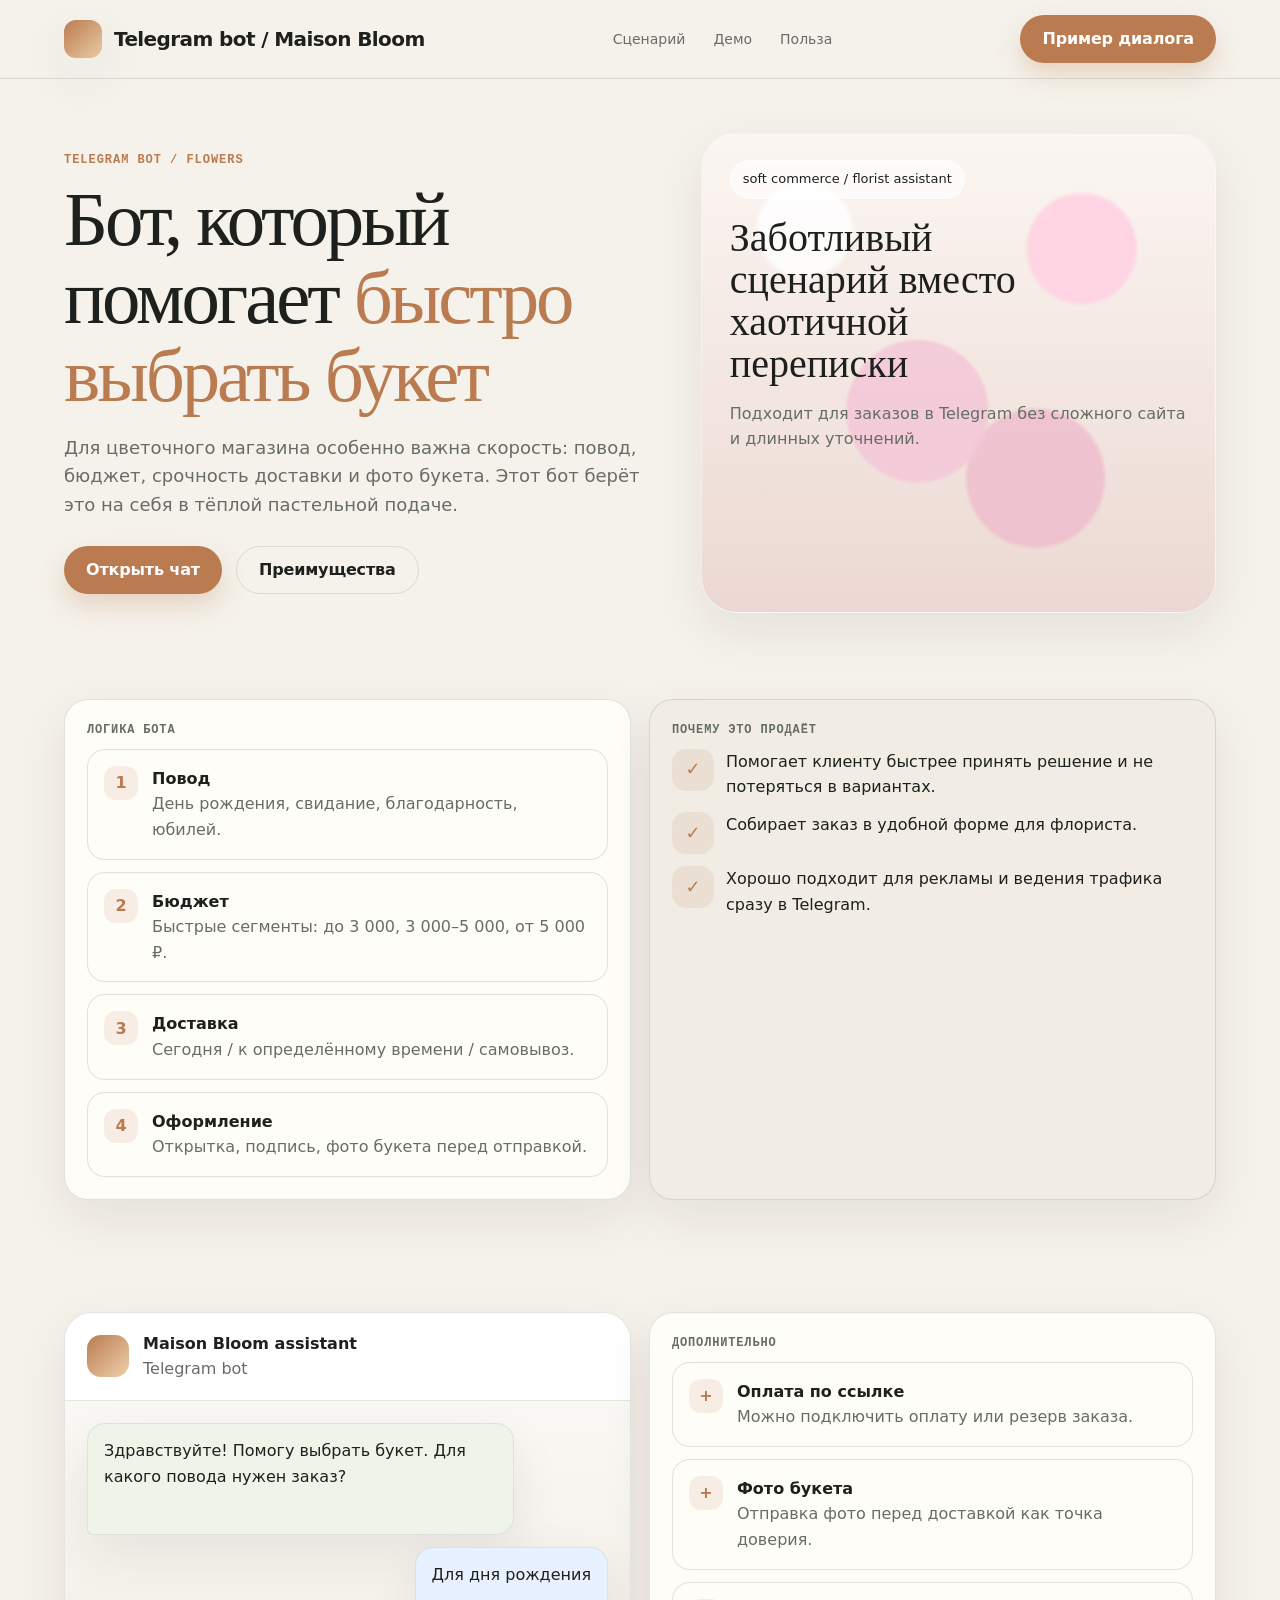
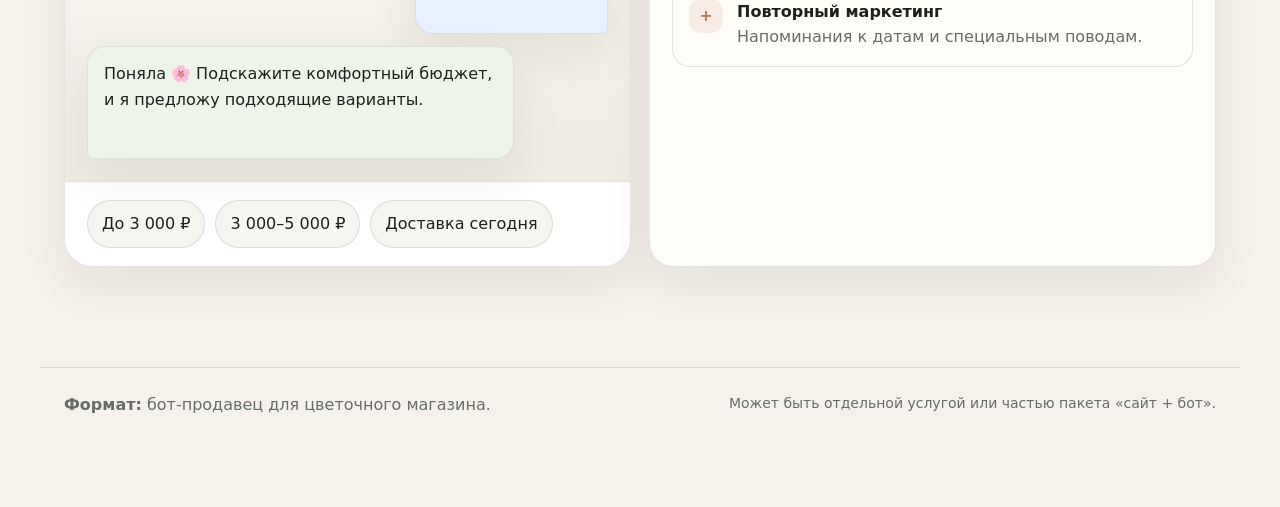
==== pages/bot-tg-flower.html @ 968091f8 "Publish eight portfolio demos" ====
<!doctype html>
<html lang="ru">
<head>
  <meta charset="utf-8">
  <meta name="viewport" content="width=device-width, initial-scale=1">
  <title>Telegram-бот цветочного магазина</title>
  <meta name="description" content="Демо-проект для портфолио: Telegram-бот цветочного магазина">
  <link rel="stylesheet" href="../assets/styles.css">
</head>
<body>
  <div class="page">
<header class="topbar"><div class="container nav"><a class="brand" href="../index.html"><span class="brand-mark"></span><span>Telegram bot / Maison Bloom</span></a><nav class="nav-links"><a href="#flow">Сценарий</a><a href="#chat">Демо</a><a href="#value">Польза</a></nav><a class="btn" href="#chat">Пример диалога</a></div></header>
<section class="hero"><div class="container hero-grid"><div><div class="kicker">Telegram bot / flowers</div><h1 class="display">Бот, который помогает <strong>быстро выбрать букет</strong></h1><p class="lead">Для цветочного магазина особенно важна скорость: повод, бюджет, срочность доставки и фото букета. Этот бот берёт это на себя в тёплой пастельной подаче.</p><div class="hero-actions"><a class="btn" href="#chat">Открыть чат</a><a class="ghost" href="#value">Преимущества</a></div></div><div class="hero-visual"><div class="petal-bg"></div><div class="hero-caption"><div class="badge">soft commerce / florist assistant</div><h2 style="font:400 40px/1.05 var(--serif);margin:18px 0 8px;max-width:360px">Заботливый сценарий вместо хаотичной переписки</h2><p class="muted">Подходит для заказов в Telegram без сложного сайта и длинных уточнений.</p></div></div></div></section>
<section class="section" id="flow"><div class="container split"><div class="card"><div class="eyebrow">Логика бота</div><div class="flow-steps"><div class="step"><div class="step-num">1</div><div><strong>Повод</strong><div class="muted">День рождения, свидание, благодарность, юбилей.</div></div></div><div class="step"><div class="step-num">2</div><div><strong>Бюджет</strong><div class="muted">Быстрые сегменты: до 3 000, 3 000–5 000, от 5 000 ₽.</div></div></div><div class="step"><div class="step-num">3</div><div><strong>Доставка</strong><div class="muted">Сегодня / к определённому времени / самовывоз.</div></div></div><div class="step"><div class="step-num">4</div><div><strong>Оформление</strong><div class="muted">Открытка, подпись, фото букета перед отправкой.</div></div></div></div></div><div class="card soft" id="value"><div class="eyebrow">Почему это продаёт</div><ul class="list"><li><span class="feature-icon">✓</span><span>Помогает клиенту быстрее принять решение и не потеряться в вариантах.</span></li><li><span class="feature-icon">✓</span><span>Собирает заказ в удобной форме для флориста.</span></li><li><span class="feature-icon">✓</span><span>Хорошо подходит для рекламы и ведения трафика сразу в Telegram.</span></li></ul></div></div></section>
<section class="section" id="chat"><div class="container split"><div class="chat-shell"><div class="chat-head"><div class="chat-avatar"></div><div><strong>Maison Bloom assistant</strong><div class="muted">Telegram bot</div></div></div><div class="chat-log" id="flog" role="log" aria-label="История диалога"><div class="msg alt">Здравствуйте! Помогу выбрать букет. Для какого повода нужен заказ?</div><div class="msg self">Для дня рождения</div><div class="msg alt">Поняла 🌸 Подскажите комфортный бюджет, и я предложу подходящие варианты.</div></div><div class="chat-actions"><button data-add-msg="До 3 000 ₽" data-reply="Рекомендую лёгкие сезонные букеты и мини-композиции. Показать варианты?" data-target="#flog">До 3 000 ₽</button><button data-add-msg="3 000–5 000 ₽" data-reply="В этом диапазоне хорошо подойдут «Нежность утра» и «Розовое облако». Нужна доставка сегодня?" data-target="#flog">3 000–5 000 ₽</button><button data-add-msg="Нужна доставка сегодня" data-reply="Да, можем доставить сегодня. Напишите адрес и желаемое время." data-target="#flog">Доставка сегодня</button></div></div><div class="card"><div class="eyebrow">Дополнительно</div><div class="flow-steps"><div class="step"><div class="step-num">+</div><div><strong>Оплата по ссылке</strong><div class="muted">Можно подключить оплату или резерв заказа.</div></div></div><div class="step"><div class="step-num">+</div><div><strong>Фото букета</strong><div class="muted">Отправка фото перед доставкой как точка доверия.</div></div></div><div class="step"><div class="step-num">+</div><div><strong>Повторный маркетинг</strong><div class="muted">Напоминания к датам и специальным поводам.</div></div></div></div></div></div></section>
<footer class="footer"><div class="container footer-grid"><div><strong>Формат:</strong> бот-продавец для цветочного магазина.</div><div class="note">Может быть отдельной услугой или частью пакета «сайт + бот».</div></div></footer>
</div>
  <script src="../assets/app.js"></script>
</body>
</html>
---- assets/styles.css ----
:root{
  --bg:#f5f2eb;--surface:#fffdf8;--surface-2:#f1ede5;--ink:#1d201d;--muted:#676d66;--line:rgba(29,32,29,.12);--accent:#ba7b50;
  --radius:24px;--radius-sm:16px;--shadow:0 18px 50px rgba(32,29,24,.08);
  --serif:"Georgia", "Times New Roman", serif;--sans: Inter, system-ui, -apple-system, BlinkMacSystemFont, "Segoe UI", sans-serif;
  --mono: ui-monospace, SFMono-Regular, Menlo, monospace;
  --max:1200px;
}
*{box-sizing:border-box}
html{scroll-behavior:smooth;scroll-padding-top:96px}
body{margin:0;background:var(--bg);color:var(--ink);font:400 16px/1.6 var(--sans);-webkit-font-smoothing:antialiased}
a{text-decoration:none;color:inherit}
img{max-width:100%;display:block}
button,input,select,textarea{font:inherit}
.container{max-width:var(--max);margin:0 auto;padding:0 24px}
.page{padding-bottom:70px}
.topbar{position:sticky;top:0;z-index:20;backdrop-filter:blur(18px);background:rgba(245,242,235,.82);border-bottom:1px solid var(--line)}
.topbar.dark{background:rgba(8,8,11,.78);color:#fff;border-color:rgba(255,255,255,.1)}
.nav{display:flex;align-items:center;justify-content:space-between;gap:18px;min-height:78px}
.brand{display:flex;align-items:center;gap:12px;font-weight:700;letter-spacing:-.03em;font-size:20px}
.brand-mark{width:38px;height:38px;border-radius:12px;background:linear-gradient(135deg,var(--accent),#ebcaa3);box-shadow:var(--shadow)}
.nav-links{display:flex;gap:28px;align-items:center;flex-wrap:wrap}
.nav-links a{font-size:14px;color:var(--muted)}
.dark .nav-links a{color:rgba(255,255,255,.78)}
.btn,.ghost,.chip{display:inline-flex;align-items:center;justify-content:center;gap:10px;border:none;border-radius:999px;min-height:48px;padding:0 22px;font-weight:600;letter-spacing:-.01em}
.btn{background:var(--accent);color:#fff;box-shadow:0 12px 24px rgba(186,123,80,.25)}
.ghost{background:transparent;border:1px solid var(--line);color:var(--ink)}
.dark .ghost{border-color:rgba(255,255,255,.16);color:#fff}
.section{padding:56px 0}
.hero{padding:54px 0 30px}
.hero-grid{display:grid;grid-template-columns:1.08fr .92fr;gap:32px;align-items:center}
.kicker{font:600 12px/1.4 var(--mono);letter-spacing:.08em;text-transform:uppercase;color:var(--accent)}
.display{font:400 clamp(42px,6vw,82px)/1.02 var(--serif);letter-spacing:-.04em;margin:12px 0 16px}
.display strong{font-weight:400;color:var(--accent)}
.lead{font-size:18px;color:var(--muted);max-width:640px}
.hero-actions{display:flex;gap:14px;flex-wrap:wrap;margin-top:26px}
.hero-visual{background:linear-gradient(145deg,#f9f4ec,#ead6c5);border-radius:36px;min-height:480px;position:relative;overflow:hidden;box-shadow:var(--shadow);border:1px solid rgba(255,255,255,.55)}
.hero-visual.dark{background:linear-gradient(180deg,#141116,#060607)}
.hero-visual.green{background:linear-gradient(145deg,#c9d6c0,#72816a)}
.hero-visual.blue{background:linear-gradient(180deg,#d9f2ff,#a8ddff)}
.panel{background:var(--surface);border-radius:var(--radius);border:1px solid var(--line);box-shadow:var(--shadow)}
.grid-2,.grid-3,.grid-4{display:grid;gap:18px}
.grid-2{grid-template-columns:repeat(2,minmax(0,1fr))}
.grid-3{grid-template-columns:repeat(3,minmax(0,1fr))}
.grid-4{grid-template-columns:repeat(4,minmax(0,1fr))}
.card{background:var(--surface);border:1px solid var(--line);border-radius:24px;padding:22px;box-shadow:var(--shadow)}
.card.soft{background:var(--surface-2)}
.card h3,.card h4{margin:0 0 8px}
.eyebrow{font:600 12px/1.4 var(--mono);letter-spacing:.07em;text-transform:uppercase;color:var(--muted);margin-bottom:10px}
.muted{color:var(--muted)}
.metric{font:500 34px/1 var(--serif);margin-bottom:8px}
.preview-screen{padding:16px;border-radius:28px;background:rgba(255,255,255,.7);backdrop-filter:blur(10px);position:absolute;inset:auto 24px 24px 24px;border:1px solid rgba(255,255,255,.6);box-shadow:var(--shadow)}
.preview-window{min-height:220px;border-radius:22px;padding:18px;background:var(--surface);border:1px solid rgba(29,32,29,.08)}
.fake-browser{display:flex;align-items:center;gap:8px;color:#aaa;margin-bottom:12px}
.fake-browser i{width:10px;height:10px;border-radius:50%;background:#e7d7cb;display:block}
.fake-browser i:nth-child(2){background:#eac7bb}.fake-browser i:nth-child(3){background:#d6c7b4}
.list{display:grid;gap:12px;padding:0;margin:0;list-style:none}
.list li{display:flex;align-items:flex-start;gap:12px}
.badge{display:inline-flex;align-items:center;gap:8px;padding:8px 12px;border-radius:999px;background:rgba(255,255,255,.64);border:1px solid rgba(255,255,255,.6);font-size:13px}
.feature-icon{width:42px;height:42px;border-radius:14px;background:rgba(186,123,80,.12);display:grid;place-items:center;font-size:18px;color:var(--accent);flex:0 0 auto}
.catalog{display:grid;grid-template-columns:repeat(4,minmax(0,1fr));gap:16px}
.product{border:1px solid var(--line);border-radius:24px;background:var(--surface);overflow:hidden;box-shadow:var(--shadow)}
.product-media{aspect-ratio:1.1;border-bottom:1px solid var(--line);position:relative;overflow:hidden}
.product-body{padding:16px}
.price{font-weight:700}
.media-blob,.petal-bg,.nail-visual,.spa-visual,.glass-visual,.kids-visual{width:100%;height:100%}
.petal-bg{background:
 radial-gradient(circle at 20% 20%, rgba(255,255,255,.82) 0 8%, transparent 9%),
 radial-gradient(circle at 74% 24%, rgba(255,211,227,.95) 0 10%, transparent 11%),
 radial-gradient(circle at 42% 58%, rgba(244,199,215,.85) 0 17%, transparent 18%),
 radial-gradient(circle at 65% 72%, rgba(238,185,203,.75) 0 14%, transparent 15%),
 linear-gradient(180deg,#fbf6f2,#ecd8d2);
}
.nail-visual{background:radial-gradient(circle at 80% 24%,rgba(246,206,215,.24),transparent 24%), linear-gradient(180deg,#09070a,#181117 40%,#040405);position:relative}
.nail-visual:before{content:'';position:absolute;right:8%;top:18%;width:55%;height:64%;border-radius:40px 40px 120px 120px;background:linear-gradient(180deg,#f0c7be,#dfab9b);box-shadow:0 30px 60px rgba(0,0,0,.45);transform:rotate(-10deg)}
.nail-visual:after{content:'';position:absolute;left:0;bottom:0;width:44%;height:44%;background:radial-gradient(circle at 48% 30%,rgba(255,193,203,.16),transparent 32%),linear-gradient(180deg,#0d0d10,#19141b);border-top-right-radius:40px}
.spa-visual{background:linear-gradient(180deg,rgba(24,37,26,.1),rgba(24,37,26,.2)),linear-gradient(120deg,#cfd9c8,#64755f);position:relative}
.spa-visual:before{content:'';position:absolute;left:6%;right:6%;bottom:8%;height:42%;border-radius:32px;background:radial-gradient(circle at 50% 0%,rgba(255,255,255,.55),transparent 35%),linear-gradient(180deg,#65858a,#1f3e42);box-shadow: inset 0 6px 18px rgba(255,255,255,.16)}
.spa-visual:after{content:'';position:absolute;right:10%;top:12%;width:36%;height:52%;background:linear-gradient(180deg,#47382c,#2c231f);border-radius:24px 24px 0 0;box-shadow:0 14px 30px rgba(0,0,0,.2)}
.glass-visual{background:linear-gradient(180deg,#e8edf3,#dbe4ee);position:relative}
.glass-visual:before{content:'';position:absolute;left:14%;right:14%;top:10%;height:70%;background:linear-gradient(180deg,rgba(255,255,255,.8),rgba(218,232,246,.7));border:2px solid rgba(255,255,255,.85);box-shadow:inset 0 0 0 12px rgba(255,255,255,.4), 0 20px 50px rgba(108,130,160,.15)}
.glass-visual:after{content:'';position:absolute;left:32%;top:14%;bottom:20%;width:4px;background:rgba(197,211,226,.9);box-shadow:180px 0 0 rgba(197,211,226,.9)}
.kids-visual{background:linear-gradient(180deg,#bfe7ff,#f6fcff 55%);position:relative;overflow:hidden}
.kids-visual:before{content:'';position:absolute;left:5%;right:5%;top:14%;height:18%;background:radial-gradient(circle at 20% 50%,#fff 0 22%,transparent 24%),radial-gradient(circle at 40% 50%,#fff 0 18%,transparent 20%),radial-gradient(circle at 58% 48%,#fff 0 20%,transparent 22%),radial-gradient(circle at 76% 48%,#fff 0 16%,transparent 18%)}
.kids-visual:after{content:'';position:absolute;left:10%;right:10%;bottom:0;height:46%;background:radial-gradient(circle at 10% 80%,#8bd487 0 14%,transparent 15%),radial-gradient(circle at 88% 82%,#ffcb63 0 12%,transparent 13%),linear-gradient(180deg,#effcff,#d6f4e9);border-top-left-radius:80px;border-top-right-radius:80px}
.hero-caption{position:absolute;left:28px;top:26px;right:28px;color:inherit;z-index:2}
.hero-caption.dark{color:#fff}
.hero-metrics{position:absolute;left:24px;right:24px;bottom:24px;display:grid;grid-template-columns:repeat(3,minmax(0,1fr));gap:12px;z-index:2}
.hero-metrics .mini{border-radius:18px;padding:16px;background:rgba(255,255,255,.72);backdrop-filter:blur(8px);border:1px solid rgba(255,255,255,.55);font-size:14px}
.hero-metrics.dark .mini{background:rgba(255,255,255,.08);color:#fff;border-color:rgba(255,255,255,.12)}
.split{display:grid;grid-template-columns:1fr 1fr;gap:18px}
.cta-banner{padding:30px;border-radius:32px;background:linear-gradient(135deg,#211f20,#574444);color:#fff;display:grid;grid-template-columns:1.1fr .9fr;gap:20px;align-items:center;box-shadow:var(--shadow)}
.cta-banner.light{background:linear-gradient(135deg,#f9f4ed,#e9ded4);color:var(--ink)}
.chat-shell{background:#fff;border:1px solid var(--line);border-radius:28px;overflow:hidden;box-shadow:var(--shadow)}
.chat-head{padding:18px 22px;border-bottom:1px solid var(--line);display:flex;align-items:center;gap:14px;background:rgba(255,255,255,.84)}
.chat-avatar{width:42px;height:42px;border-radius:14px;background:linear-gradient(135deg,var(--accent),#efcfad)}
.chat-log{padding:22px;display:grid;gap:12px;background:linear-gradient(180deg,#faf8f4,#f0ece3);min-height:380px}
.msg{max-width:82%;padding:14px 16px;border-radius:18px 18px 18px 6px;background:#fff;border:1px solid rgba(29,32,29,.08);box-shadow:var(--shadow)}
.msg.self{margin-left:auto;border-radius:18px 18px 6px 18px;background:#e8f1ff}
.msg.alt{background:#eef4e8}
.chat-actions{padding:18px 22px;border-top:1px solid var(--line);display:flex;gap:10px;flex-wrap:wrap;background:#fff}
.chat-actions button{border:1px solid var(--line);background:#f7f5ef;color:var(--ink);padding:10px 14px;border-radius:999px}
.flow-steps{display:grid;gap:12px}
.step{display:flex;gap:14px;align-items:flex-start;padding:16px;border:1px solid var(--line);border-radius:18px;background:var(--surface)}
.step-num{width:34px;height:34px;border-radius:12px;background:rgba(186,123,80,.12);display:grid;place-items:center;color:var(--accent);font-weight:700;flex:0 0 auto}
.footer{padding:44px 0 20px;color:var(--muted)}
.footer-grid{display:flex;justify-content:space-between;gap:18px;flex-wrap:wrap;padding-top:24px;border-top:1px solid var(--line)}
.note{font-size:14px;color:var(--muted)}
.case-grid{display:grid;grid-template-columns:repeat(3,minmax(0,1fr));gap:18px}
.case-card{padding:22px;background:var(--surface);border:1px solid var(--line);border-radius:26px;box-shadow:var(--shadow);display:grid;gap:14px}
.case-thumb{aspect-ratio:1.25;border-radius:20px;overflow:hidden;border:1px solid var(--line);background:#f0ebe3;position:relative}
.case-thumb .label{position:absolute;left:14px;top:14px;background:rgba(255,255,255,.78);padding:8px 10px;border-radius:999px;font-size:12px}
.status-pill{display:inline-flex;padding:8px 11px;border-radius:999px;background:#edf4e8;color:#547648;font-size:12px;font-weight:700;width:max-content}
.subtle-grid{display:grid;grid-template-columns:repeat(3,minmax(0,1fr));gap:12px}
.thumb-soft{border-radius:18px;padding:18px;background:linear-gradient(180deg,rgba(255,255,255,.75),rgba(255,255,255,.45));border:1px solid rgba(255,255,255,.55)}
.quote{padding:24px;border-radius:24px;background:var(--surface-2);border:1px solid var(--line)}
.tabs{display:flex;gap:10px;flex-wrap:wrap;margin:18px 0 0}
.tab-btn{border:1px solid var(--line);padding:10px 14px;border-radius:999px;background:#fff;color:var(--ink)}
.tab-btn.active{background:var(--ink);border-color:var(--ink);color:#fff}
.tab-pane{display:none}
.tab-pane.active{display:block}
.table{width:100%;border-collapse:collapse}
.table th,.table td{padding:14px 12px;border-bottom:1px solid var(--line);text-align:left;font-size:14px}
.ref-strip{display:flex;gap:12px;overflow:auto;padding-bottom:4px}
.ref-mini{width:180px;flex:0 0 auto;border-radius:18px;overflow:hidden;border:1px solid var(--line);background:#fff;box-shadow:var(--shadow)}
.ref-mini img{aspect-ratio:1.1;object-fit:cover}
.ref-mini span{display:block;padding:10px 12px;font-size:13px}
.hero-grid>*,.split>*,.cta-banner>*{min-width:0}
.hero-visual{display:flex;flex-direction:column;gap:20px;padding:24px}
.hero-visual> :is(.petal-bg,.nail-visual,.spa-visual,.glass-visual,.kids-visual){position:absolute;inset:0}
.hero-visual>.spa-visual::after,.hero-visual>.nail-visual::before{opacity:.24}
.hero-visual.green .hero-caption .muted{color:var(--ink)}
.hero-caption,.hero-metrics,.preview-screen{position:relative;inset:auto}
.hero-caption{margin:2px 4px 0}
.preview-screen{order:1;margin:0}
.hero-metrics{order:2;margin-top:auto}
.portfolio-visual .preview-screen{margin-top:auto}
.portfolio-visual .hero-metrics{margin-top:0}
.brand-mark,.chat-avatar{flex-shrink:0}
.msg{overflow-wrap:anywhere}
.ref-mini img{width:100%}
.demo-dialog{width:min(460px,calc(100% - 32px));padding:24px;max-height:85dvh;overflow:auto;color:var(--ink)}
.demo-dialog::backdrop{background:rgba(0,0,0,.55)}
.demo-dialog h2{margin:0 0 10px;font:400 30px/1.15 var(--serif)}
.demo-dialog form,.demo-dialog label{display:grid;gap:8px}
.demo-dialog [hidden]{display:none}
.demo-dialog select{width:100%;padding:8px 12px;background:var(--surface);color:var(--ink);border:1px solid var(--line);border-radius:12px}
.demo-dialog .hero-actions{margin-top:14px}
button:is(.btn,.ghost,.tab-btn),.chat-actions button{cursor:pointer}
@media (max-width: 1080px){
  .hero-grid,.split,.cta-banner,.case-grid{grid-template-columns:1fr}
  .grid-4,.catalog,.grid-3{grid-template-columns:repeat(2,minmax(0,1fr))}
}
@media (max-width: 760px){
  html{scroll-padding-top:130px}
  .container{padding:0 18px}
  .nav{display:grid;grid-template-columns:minmax(0,1fr) auto;gap:6px 10px;padding-block:8px;min-height:72px}
  .nav .brand{font-size:16px;line-height:1.2;gap:8px}
  .nav .brand-mark{width:28px;height:28px;border-radius:9px}
  .nav .btn{font-size:14px;padding:0 12px;min-height:44px;text-align:center}
  .nav-links{grid-column:1/-1;grid-row:2;gap:0 16px}
  .nav-links a{display:flex;align-items:center;min-height:44px}
  .hero{padding-top:34px}
  .hero-grid,.grid-2,.grid-3,.grid-4,.catalog,.subtle-grid{grid-template-columns:1fr}
  .hero-visual{min-height:0;padding:18px}
  .hero-metrics{grid-template-columns:1fr}
  .display,.hero-caption h2,.cta-banner h2,#builder h2,#calc h2{font-size:clamp(28px,9vw,40px)!important;overflow-wrap:anywhere}
  .lead{font-size:16px}
  .cta-banner{padding:22px}
}
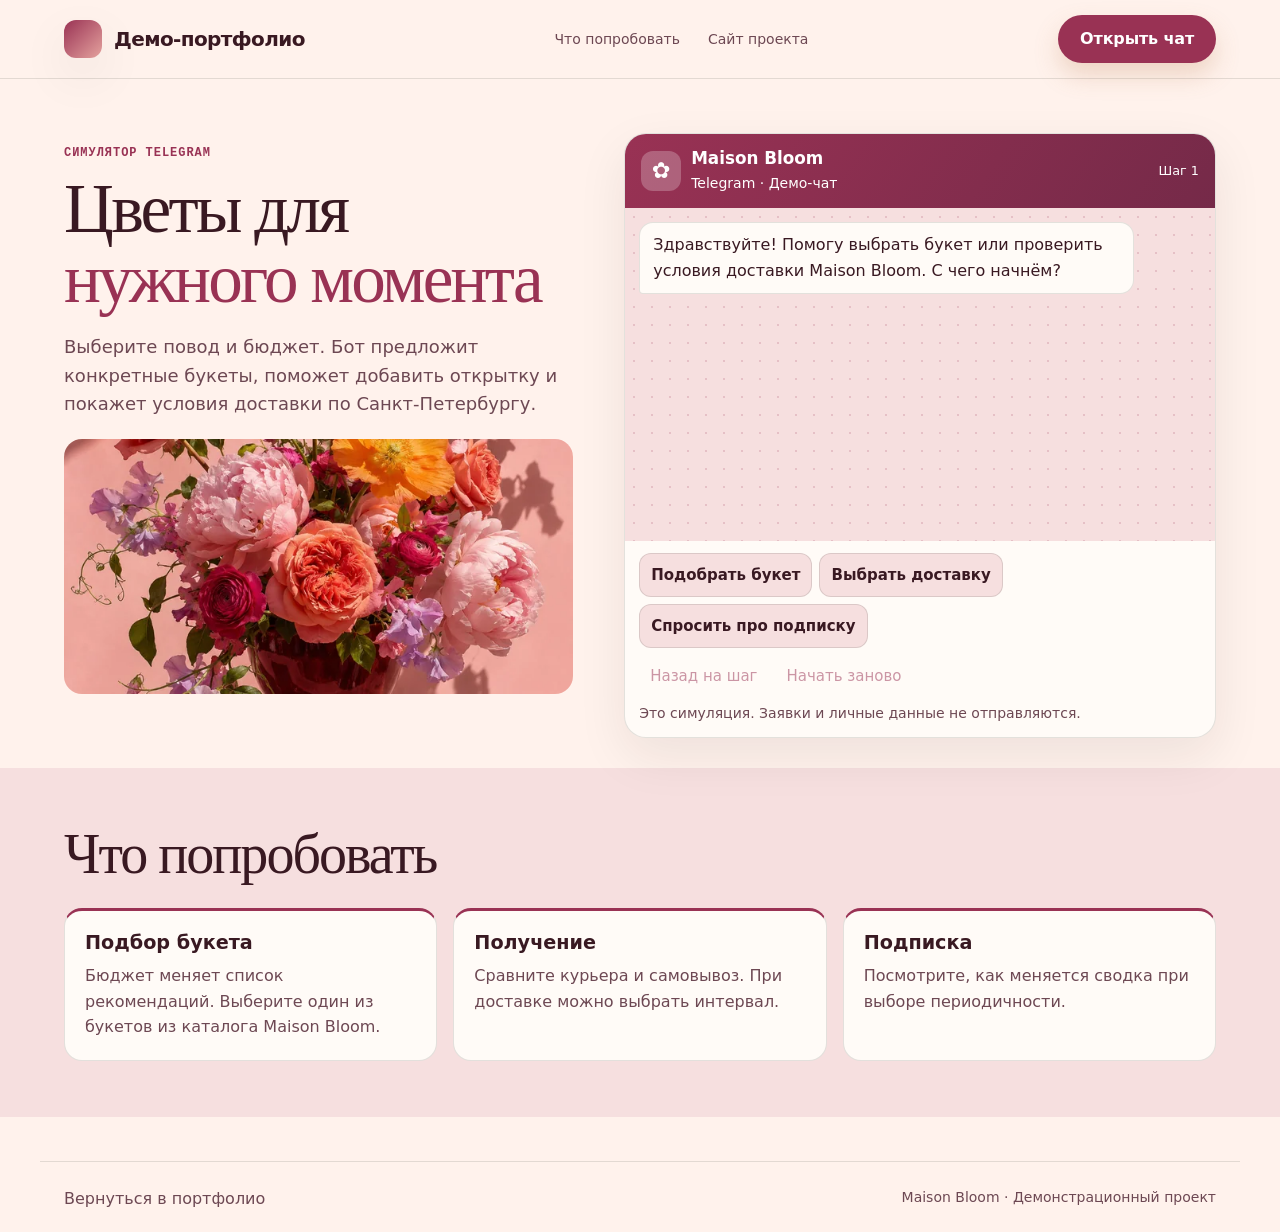
==== commit 17651d67: "Expand portfolio catalogs and interactive demos" ====
--- a/pages/bot-tg-flower.html
+++ b/pages/bot-tg-flower.html
@@ -3,18 +3,61 @@
 <head>
   <meta charset="utf-8">
   <meta name="viewport" content="width=device-width, initial-scale=1">
-  <title>Telegram-бот цветочного магазина</title>
-  <meta name="description" content="Демо-проект для портфолио: Telegram-бот цветочного магазина">
+  <title>Maison Bloom — симулятор Telegram</title>
+  <meta name="description" content="Выберите повод и бюджет. Бот предложит конкретные букеты, поможет добавить открытку и покажет условия доставки по Санкт-Петербургу.">
   <link rel="stylesheet" href="../assets/styles.css">
+  <link rel="stylesheet" href="../assets/editorial.css">
+  <link rel="stylesheet" href="../assets/experience.css">
+  <script src="../assets/bots.js" defer></script>
 </head>
-<body>
-  <div class="page">
-<header class="topbar"><div class="container nav"><a class="brand" href="../index.html"><span class="brand-mark"></span><span>Telegram bot / Maison Bloom</span></a><nav class="nav-links"><a href="#flow">Сценарий</a><a href="#chat">Демо</a><a href="#value">Польза</a></nav><a class="btn" href="#chat">Пример диалога</a></div></header>
-<section class="hero"><div class="container hero-grid"><div><div class="kicker">Telegram bot / flowers</div><h1 class="display">Бот, который помогает <strong>быстро выбрать букет</strong></h1><p class="lead">Для цветочного магазина особенно важна скорость: повод, бюджет, срочность доставки и фото букета. Этот бот берёт это на себя в тёплой пастельной подаче.</p><div class="hero-actions"><a class="btn" href="#chat">Открыть чат</a><a class="ghost" href="#value">Преимущества</a></div></div><div class="hero-visual"><div class="petal-bg"></div><div class="hero-caption"><div class="badge">soft commerce / florist assistant</div><h2 style="font:400 40px/1.05 var(--serif);margin:18px 0 8px;max-width:360px">Заботливый сценарий вместо хаотичной переписки</h2><p class="muted">Подходит для заказов в Telegram без сложного сайта и длинных уточнений.</p></div></div></div></section>
-<section class="section" id="flow"><div class="container split"><div class="card"><div class="eyebrow">Логика бота</div><div class="flow-steps"><div class="step"><div class="step-num">1</div><div><strong>Повод</strong><div class="muted">День рождения, свидание, благодарность, юбилей.</div></div></div><div class="step"><div class="step-num">2</div><div><strong>Бюджет</strong><div class="muted">Быстрые сегменты: до 3 000, 3 000–5 000, от 5 000 ₽.</div></div></div><div class="step"><div class="step-num">3</div><div><strong>Доставка</strong><div class="muted">Сегодня / к определённому времени / самовывоз.</div></div></div><div class="step"><div class="step-num">4</div><div><strong>Оформление</strong><div class="muted">Открытка, подпись, фото букета перед отправкой.</div></div></div></div></div><div class="card soft" id="value"><div class="eyebrow">Почему это продаёт</div><ul class="list"><li><span class="feature-icon">✓</span><span>Помогает клиенту быстрее принять решение и не потеряться в вариантах.</span></li><li><span class="feature-icon">✓</span><span>Собирает заказ в удобной форме для флориста.</span></li><li><span class="feature-icon">✓</span><span>Хорошо подходит для рекламы и ведения трафика сразу в Telegram.</span></li></ul></div></div></section>
-<section class="section" id="chat"><div class="container split"><div class="chat-shell"><div class="chat-head"><div class="chat-avatar"></div><div><strong>Maison Bloom assistant</strong><div class="muted">Telegram bot</div></div></div><div class="chat-log" id="flog" role="log" aria-label="История диалога"><div class="msg alt">Здравствуйте! Помогу выбрать букет. Для какого повода нужен заказ?</div><div class="msg self">Для дня рождения</div><div class="msg alt">Поняла 🌸 Подскажите комфортный бюджет, и я предложу подходящие варианты.</div></div><div class="chat-actions"><button data-add-msg="До 3 000 ₽" data-reply="Рекомендую лёгкие сезонные букеты и мини-композиции. Показать варианты?" data-target="#flog">До 3 000 ₽</button><button data-add-msg="3 000–5 000 ₽" data-reply="В этом диапазоне хорошо подойдут «Нежность утра» и «Розовое облако». Нужна доставка сегодня?" data-target="#flog">3 000–5 000 ₽</button><button data-add-msg="Нужна доставка сегодня" data-reply="Да, можем доставить сегодня. Напишите адрес и желаемое время." data-target="#flog">Доставка сегодня</button></div></div><div class="card"><div class="eyebrow">Дополнительно</div><div class="flow-steps"><div class="step"><div class="step-num">+</div><div><strong>Оплата по ссылке</strong><div class="muted">Можно подключить оплату или резерв заказа.</div></div></div><div class="step"><div class="step-num">+</div><div><strong>Фото букета</strong><div class="muted">Отправка фото перед доставкой как точка доверия.</div></div></div><div class="step"><div class="step-num">+</div><div><strong>Повторный маркетинг</strong><div class="muted">Напоминания к датам и специальным поводам.</div></div></div></div></div></div></section>
-<footer class="footer"><div class="container footer-grid"><div><strong>Формат:</strong> бот-продавец для цветочного магазина.</div><div class="note">Может быть отдельной услугой или частью пакета «сайт + бот».</div></div></footer>
-</div>
-  <script src="../assets/app.js"></script>
+<body class="project-theme bot-page theme-flowers">
+  <header class="topbar">
+    <div class="container nav">
+      <a class="brand" href="../index.html" aria-label="Портфолио"><span class="brand-mark" aria-hidden="true"></span>Демо-портфолио</a>
+      <nav class="nav-links" aria-label="Разделы симулятора"><a href="#flow">Что попробовать</a><a href="site-flowers.html">Сайт проекта</a></nav>
+      <a class="btn" href="#chat">Открыть чат</a>
+    </div>
+  </header>
+  <main>
+    <section class="hero">
+      <div class="container bot-grid">
+        <div class="bot-intro">
+          <p class="kicker">Симулятор Telegram</p>
+          <h1 class="display">Цветы для <strong>нужного момента</strong></h1>
+          <p class="lead">Выберите повод и бюджет. Бот предложит конкретные букеты, поможет добавить открытку и покажет условия доставки по Санкт-Петербургу.</p>
+          <figure class="bot-cover"><img src="../assets/art/maison-bloom-preview.webp" alt="" width="640" height="800"></figure>
+        </div>
+        <section class="bot-shell" id="chat" data-bot="flowers" aria-label="Интерактивный чат">
+          <header class="bot-chat-header">
+            <span class="bot-avatar" aria-hidden="true">✿</span>
+            <div><h2>Maison Bloom</h2><p>Telegram · Демо-чат</p></div>
+            <span class="bot-progress" data-progress>Шаг 1</span>
+          </header>
+          <div class="bot-log" data-log role="log" aria-label="История переписки" tabindex="0">
+            <noscript><p>Включите JavaScript, чтобы пройти диалог.</p></noscript>
+          </div>
+          <div class="bot-panel">
+            <div class="bot-options" data-chat-options aria-label="Варианты ответа"></div>
+            <div class="bot-toolbar">
+              <button type="button" data-chat-back disabled>Назад на шаг</button>
+              <button type="button" data-chat-reset disabled>Начать заново</button>
+            </div>
+            <p class="note">Это симуляция. Заявки и личные данные не отправляются.</p>
+          </div>
+        </section>
+      </div>
+    </section>
+    <section class="section service-section" id="flow">
+      <div class="container">
+        <div class="section-heading" id="value"><h2>Что попробовать</h2></div>
+        <div class="service-grid">
+          <article class="service-card"><h3>Подбор букета</h3><p>Бюджет меняет список рекомендаций. Выберите один из букетов из каталога Maison Bloom.</p></article>
+          <article class="service-card"><h3>Получение</h3><p>Сравните курьера и самовывоз. При доставке можно выбрать интервал.</p></article>
+          <article class="service-card"><h3>Подписка</h3><p>Посмотрите, как меняется сводка при выборе периодичности.</p></article>
+        </div>
+      </div>
+    </section>
+  </main>
+  <footer class="footer"><div class="container footer-grid"><a href="../index.html">Вернуться в портфолио</a><span class="note">Maison Bloom · Демонстрационный проект</span></div></footer>
 </body>
-</html>+</html>
--- a/assets/styles.css
+++ b/assets/styles.css
@@ -121,10 +121,6 @@
 .tab-pane.active{display:block}
 .table{width:100%;border-collapse:collapse}
 .table th,.table td{padding:14px 12px;border-bottom:1px solid var(--line);text-align:left;font-size:14px}
-.ref-strip{display:flex;gap:12px;overflow:auto;padding-bottom:4px}
-.ref-mini{width:180px;flex:0 0 auto;border-radius:18px;overflow:hidden;border:1px solid var(--line);background:#fff;box-shadow:var(--shadow)}
-.ref-mini img{aspect-ratio:1.1;object-fit:cover}
-.ref-mini span{display:block;padding:10px 12px;font-size:13px}
 .hero-grid>*,.split>*,.cta-banner>*{min-width:0}
 .hero-visual{display:flex;flex-direction:column;gap:20px;padding:24px}
 .hero-visual> :is(.petal-bg,.nail-visual,.spa-visual,.glass-visual,.kids-visual){position:absolute;inset:0}
@@ -138,7 +134,6 @@
 .portfolio-visual .hero-metrics{margin-top:0}
 .brand-mark,.chat-avatar{flex-shrink:0}
 .msg{overflow-wrap:anywhere}
-.ref-mini img{width:100%}
 .demo-dialog{width:min(460px,calc(100% - 32px));padding:24px;max-height:85dvh;overflow:auto;color:var(--ink)}
 .demo-dialog::backdrop{background:rgba(0,0,0,.55)}
 .demo-dialog h2{margin:0 0 10px;font:400 30px/1.15 var(--serif)}
--- a/assets/editorial.css
+++ b/assets/editorial.css
@@ -0,0 +1,176 @@
+.portfolio-page {
+  --accent: #a4452d;
+  --bg: #faf5ec;
+  --surface: #fffbf5;
+}
+
+.theme-flowers {
+  --bg: #fff2ec;
+  --surface: #fffbf7;
+  --surface-2: #f6dfdf;
+  --ink: #391922;
+  --muted: #6d4853;
+  --accent: #993254;
+  --art-background: #e5a29e;
+  --nav-tint: rgb(255 242 236 / .94);
+}
+
+.theme-beauty {
+  --bg: #21131b;
+  --surface: #31202a;
+  --surface-2: #402632;
+  --ink: #fff0ed;
+  --muted: #e1bec8;
+  --line: rgb(255 222 231 / .2);
+  --accent: #f3a8b1;
+  --action-ink: #3a1523;
+  --art-background: #4d2232;
+  --nav-tint: rgb(31 17 25 / .94);
+}
+
+.theme-kids {
+  --bg: #fff6df;
+  --surface: #fffcf0;
+  --surface-2: #dbefe7;
+  --ink: #1c2d51;
+  --muted: #41526c;
+  --accent: #2448b1;
+  --art-background: #ecca72;
+  --nav-tint: rgb(255 246 223 / .94);
+}
+
+.theme-spa {
+  --bg: #eaf1e7;
+  --surface: #f6f9f2;
+  --surface-2: #dfebde;
+  --ink: #142e24;
+  --muted: #405d4f;
+  --accent: #1e644c;
+  --art-background: #245a4b;
+  --nav-tint: rgb(234 241 231 / .94);
+}
+
+.theme-windows {
+  --bg: #ecf3fa;
+  --surface: #f9fcff;
+  --surface-2: #dae9f8;
+  --ink: #162747;
+  --muted: #465873;
+  --accent: #2857a4;
+  --art-background: #3b5a87;
+  --nav-tint: rgb(236 243 250 / .94);
+}
+
+.project-theme .topbar { background: var(--nav-tint); }
+.project-theme .brand-mark { background: linear-gradient(135deg, var(--accent), var(--art-background)); }
+.project-theme .btn { color: var(--action-ink, #fff); }
+.project-theme .cta-banner.light { background: var(--surface-2); }
+.project-theme .tab-btn { background: var(--surface); }
+.project-theme .tab-btn.active { background: var(--ink); color: var(--surface); }
+.project-theme :focus-visible, .portfolio-page :focus-visible {
+  outline: 2px solid var(--accent);
+  outline-offset: 4px;
+}
+
+.project-theme .hero-grid { grid-template-columns: minmax(0, 1fr) minmax(0, 1.04fr); gap: clamp(32px, 5vw, 76px); }
+.project-theme .hero .display { font-size: clamp(2.75rem, 5.4vw, 5rem); }
+.project-theme .hero .lead { max-width: 44ch; }
+.project-hero, .project-photo {
+  margin: 0;
+  background: var(--art-background);
+  overflow: hidden;
+}
+.project-hero {
+  aspect-ratio: 4 / 5;
+  max-height: 620px;
+  border-radius: 28px;
+  box-shadow: var(--shadow);
+}
+.project-hero img, .project-photo img, .portfolio-art img, .art-card .case-thumb img {
+  width: 100%;
+  height: 100%;
+  object-fit: cover;
+}
+.theme-flowers .project-hero { border-radius: 48% 48% 26px 26px / 27% 27% 26px 26px; }
+.theme-beauty .project-hero { border-radius: 6px; }
+.theme-beauty .btn { box-shadow: 0 12px 24px rgb(0 0 0 / .2); }
+.theme-beauty .cta-banner { background: linear-gradient(125deg, #4a2637, #291623); }
+.theme-kids .project-hero { border-radius: 38px 92px 38px 38px; transform: rotate(1deg); }
+.theme-kids .hero .display { font-family: var(--sans); font-weight: 800; }
+.theme-spa .project-hero { aspect-ratio: 1 / 1.08; border-radius: 14px 84px 14px 14px; }
+.theme-windows .project-hero { border-radius: 6px; border: 6px solid #f9fcff; }
+.theme-windows .hero .display { font-family: var(--sans); font-weight: 650; }
+.theme-kids .hero .display strong, .theme-windows .hero .display strong { font-weight: inherit; }
+
+.project-photo { aspect-ratio: 3 / 2; border-radius: 18px; }
+.project-photo--split { aspect-ratio: auto; min-height: 100%; position: relative; }
+.project-photo--split img { position: absolute; inset: 0; }
+.project-photo--inline { margin-bottom: 18px; }
+.program-panel { padding: 24px; }
+.detail-stack { display: grid; gap: 14px; }
+.project-theme .text-catalog .product { display: grid; align-content: start; background: var(--surface-2); }
+.project-theme .text-catalog .product-body { padding: 20px; overflow-wrap: anywhere; }
+.project-theme .text-catalog .product-body h4 { margin: 0 0 6px; font-size: 1.14rem; }
+.project-theme .text-catalog .product-body p { margin: 0; }
+.theme-kids .text-catalog .product:nth-child(even) { background: #fce2b5; }
+.theme-flowers .text-catalog .product:nth-child(even) { background: #f9e6d5; }
+
+.portfolio-art {
+  display: grid;
+  grid-template-columns: 1.26fr 1fr;
+  grid-template-rows: repeat(2, minmax(0, 1fr));
+  gap: 8px;
+  aspect-ratio: 1 / 1.02;
+  min-height: 0;
+  padding: 8px;
+  border-radius: 24px;
+  background: #fffaf1;
+}
+.portfolio-art a { position: relative; overflow: hidden; border-radius: 14px; }
+.portfolio-art a:first-child { grid-row: span 2; }
+.portfolio-art span {
+  position: absolute;
+  left: 9px;
+  bottom: 9px;
+  max-width: calc(100% - 18px);
+  padding: 4px 9px;
+  border-radius: 5px;
+  background: #fff9ef;
+  color: #281c1b;
+  font-size: .875rem;
+  font-weight: 650;
+  line-height: 1.25;
+}
+.portfolio-art img, .art-card img { transition: transform .3s ease; }
+.portfolio-art a:hover img, .art-card:hover img { transform: scale(1.035); }
+.portfolio-art a:focus-visible { outline-offset: -4px; }
+.site-cases .case-card { align-content: start; }
+.site-cases .case-card h3, .site-cases .case-card p { margin: 0; }
+.art-card .case-thumb img { position: absolute; inset: 0; }
+.art-card .case-thumb .label { background: #fff9ef; color: #281c1b; }
+
+@media (min-width: 901px) {
+  .site-cases { grid-template-columns: repeat(6, minmax(0, 1fr)); }
+  .site-cases .case-card { grid-column: span 2; }
+  .site-cases .case-card:nth-child(-n+2) { grid-column: span 3; }
+  .site-cases .case-card:nth-child(-n+2) .case-thumb { aspect-ratio: 1.56; }
+}
+
+@media (max-width: 900px) {
+  .project-theme .hero-grid { grid-template-columns: minmax(0, 1fr); gap: 24px; }
+  .project-hero { width: 100%; aspect-ratio: 1 / 1; }
+  .portfolio-art { max-height: 560px; }
+}
+
+@media (max-width: 1080px) {
+  .project-photo--split { min-height: 0; aspect-ratio: 3 / 2; }
+}
+
+@media (max-width: 410px) {
+  .project-theme .text-catalog .product-body { padding: 13px; }
+  .theme-kids .program-panel { padding: 16px; }
+}
+
+@media (prefers-reduced-motion: reduce) {
+  .portfolio-art img, .art-card img { transition: none; }
+}
--- a/assets/experience.css
+++ b/assets/experience.css
@@ -0,0 +1,350 @@
+.case-location {
+  color: var(--accent);
+  font-size: .875rem;
+  font-weight: 650;
+}
+
+.bot-cases .case-card { align-content: start; }
+.bot-cases .case-card h3, .bot-cases .case-card p { margin: 0; }
+.bot-cases .case-thumb { aspect-ratio: 1.6; }
+
+.section-heading { max-width: 660px; margin-bottom: 24px; }
+.section-heading h2, .faq-layout > h2, .bot-callout h2, .cta-banner h2 {
+  margin: 0;
+  font: 400 clamp(1.85rem, 4.4vw, 3.5rem)/1.08 var(--serif);
+  letter-spacing: -.035em;
+  overflow-wrap: anywhere;
+}
+.section-heading p, .bot-callout p, .cta-banner p { margin: 12px 0 0; }
+.section-heading p, .service-card p, .catalog-card > p:not(.catalog-category), .faq p, .bot-callout p {
+  color: var(--muted);
+}
+.compact { padding-block: 24px; }
+
+.service-section { background: var(--surface-2); }
+.service-grid, .offer-grid {
+  display: grid;
+  grid-template-columns: repeat(3, minmax(0, 1fr));
+  gap: 16px;
+}
+
+.service-card, .catalog-card {
+  min-width: 0;
+  padding: 20px;
+  border-radius: 18px;
+  border: 1px solid var(--line);
+  background: var(--surface);
+  overflow-wrap: anywhere;
+}
+.service-card { border-top: 3px solid var(--accent); }
+.service-card h3, .catalog-card h3 { margin: 0; line-height: 1.25; font-size: 1.2rem; }
+.service-card p, .catalog-card p { margin: 8px 0 0; }
+.catalog-card {
+  display: flex;
+  flex-direction: column;
+  min-height: 215px;
+  background: linear-gradient(145deg, var(--surface), var(--surface-2));
+}
+.catalog-card[hidden], .catalog-controls[hidden] { display: none; }
+.catalog-card .catalog-category {
+  color: var(--accent);
+  font-size: .875rem;
+  font-weight: 700;
+  margin: 0 0 8px;
+}
+.catalog-meta {
+  margin-top: auto;
+  padding-top: 12px;
+  display: flex;
+  align-items: baseline;
+  flex-wrap: wrap;
+  gap: 0 12px;
+}
+.catalog-meta strong { font-size: 1rem; white-space: nowrap; }
+.item-link {
+  display: inline-flex;
+  align-items: center;
+  min-height: 44px;
+  padding: 0;
+  border: 0;
+  background: transparent;
+  color: var(--accent);
+  font: inherit;
+  font-size: .9375rem;
+  font-weight: 700;
+  text-decoration: underline;
+  text-underline-offset: 4px;
+  text-align: left;
+  cursor: pointer;
+}
+.catalog-controls { display: grid; gap: 7px; margin: 0 0 18px; }
+.filters { display: flex; flex-wrap: wrap; gap: 8px; }
+.filter-button {
+  min-height: 44px;
+  padding: 6px 14px;
+  border: 1px solid var(--line);
+  border-radius: 999px;
+  background: var(--surface);
+  color: var(--ink);
+  cursor: pointer;
+}
+.filter-button[aria-pressed="true"] {
+  background: var(--accent);
+  border-color: var(--accent);
+  color: var(--action-ink, #fff);
+}
+.catalog-count { margin: 0; color: var(--muted); font-size: .875rem; }
+
+.feature-layout { align-items: center; gap: 22px; }
+.feature-photo { width: 100%; box-shadow: var(--shadow); }
+.feature-copy, .estimate { padding: clamp(18px, 3vw, 32px); }
+.feature-layout .section-heading h2 { font-size: clamp(1.75rem, 3.5vw, 2.65rem); }
+.feature-copy .plain-list { margin: 0 0 24px; padding-left: 1.35rem; }
+.plain-list li { margin: 8px 0; }
+.form-grid { display: grid; grid-template-columns: repeat(2, minmax(0, 1fr)); gap: 16px 12px; }
+.form-grid label { display: grid; align-content: start; gap: 5px; min-width: 0; font-weight: 650; }
+.form-grid select {
+  width: 100%;
+  min-height: 44px;
+  padding: 6px 9px;
+  border-radius: 10px;
+  border: 1px solid var(--line);
+  background: var(--surface);
+  color: var(--ink);
+}
+.estimate-result {
+  display: flex;
+  align-items: baseline;
+  justify-content: space-between;
+  flex-wrap: wrap;
+  gap: 6px 16px;
+  margin-top: 20px;
+  padding: 14px;
+  border-radius: 12px;
+  background: var(--surface-2);
+}
+.estimate-result output { color: var(--accent); font-size: 1.3rem; font-weight: 750; }
+.estimate .hero-actions { margin-top: 14px; }
+.schedule { margin: 0 0 20px; }
+.schedule div { padding: 8px 0; border-bottom: 1px solid var(--line); }
+.schedule dt { color: var(--accent); font-weight: 700; }
+.schedule dd { margin: 0; }
+
+.faq-layout { display: grid; grid-template-columns: minmax(0, .65fr) minmax(0, 1fr); gap: 20px; }
+.faq details { border-top: 1px solid var(--line); }
+.faq details:last-child { border-bottom: 1px solid var(--line); }
+.faq summary { min-height: 48px; padding: 12px 0; cursor: pointer; font-weight: 650; }
+.faq p { margin: 0 0 16px; }
+.bot-callout {
+  border-radius: 20px;
+  padding: 24px;
+  background: var(--surface-2);
+  display: flex;
+  align-items: center;
+  justify-content: space-between;
+  gap: 16px;
+  flex-wrap: wrap;
+}
+.bot-callout h2 { font-size: clamp(1.55rem, 3vw, 2.3rem); }
+.cta-banner > .btn { justify-self: start; }
+
+.project-hero { position: relative; }
+.hero-motion { position: absolute; inset: 0; overflow: hidden; pointer-events: none; }
+.hero-motion::before, .hero-motion::after {
+  content: '';
+  position: absolute;
+  opacity: 0;
+}
+[data-motion="petals"] .hero-motion::before,
+[data-motion="petals"] .hero-motion::after {
+  inset: 18% auto auto 13%;
+  width: 24px;
+  height: 37px;
+  border-radius: 70% 20% 65% 35%;
+  background: linear-gradient(155deg, #ffc8c3, #c84471);
+  animation: float-petal 1.55s .15s ease-out both;
+}
+[data-motion="petals"] .hero-motion::after { inset-inline-start: 79%; animation-delay: .32s; }
+[data-motion="sheen"] .hero-motion::before,
+[data-motion="daylight"] .hero-motion::before {
+  inset: -20% auto -20% -42%;
+  width: 25%;
+  background: linear-gradient(90deg, transparent, #ffd4dd, transparent);
+  transform: skewX(-18deg);
+  animation: light-sweep 1.2s .15s ease-out both;
+}
+[data-motion="daylight"] .hero-motion::before {
+  background: linear-gradient(90deg, transparent, #ffeeae, transparent);
+  width: 48%;
+}
+[data-motion="orbit"] .hero-motion::before,
+[data-motion="orbit"] .hero-motion::after {
+  width: 22px;
+  aspect-ratio: 1;
+  border-radius: 50%;
+  inset: 18% 14% auto auto;
+  background: #ffe782;
+  box-shadow: 0 0 16px #fff3c0;
+  animation: orbit 1.4s .15s ease-out both;
+}
+[data-motion="orbit"] .hero-motion::after { inset: 14% auto auto 14%; animation-delay: .34s; }
+[data-motion="ripples"] .hero-motion::before,
+[data-motion="ripples"] .hero-motion::after {
+  width: 42%;
+  aspect-ratio: 2.8;
+  inset: auto 17% 24% auto;
+  border: 1px solid #a5ffe2;
+  border-radius: 50%;
+  animation: ripple 1.65s .15s ease-out both;
+}
+[data-motion="ripples"] .hero-motion::after { animation-delay: .4s; }
+
+@keyframes float-petal {
+  0% { opacity: 0; transform: translateY(-65px) rotate(-18deg); }
+  25% { opacity: .85; }
+  100% { opacity: 0; transform: translate(62px, 110px) rotate(75deg); }
+}
+@keyframes light-sweep {
+  0% { opacity: 0; transform: translateX(-20%) skewX(-18deg); }
+  30% { opacity: .42; }
+  100% { opacity: 0; transform: translateX(620%) skewX(-18deg); }
+}
+@keyframes orbit {
+  0% { opacity: 0; transform: translate(-36px, 14px) scale(.35); }
+  35% { opacity: .8; }
+  100% { opacity: 0; transform: translate(39px, -25px) scale(.55); }
+}
+@keyframes ripple {
+  0% { opacity: 0; transform: scale(.4); }
+  25% { opacity: .78; }
+  100% { opacity: 0; transform: scale(1.45); }
+}
+
+.bot-grid {
+  display: grid;
+  grid-template-columns: minmax(0, .86fr) minmax(0, 1fr);
+  gap: clamp(20px, 4vw, 58px);
+  align-items: start;
+}
+.bot-intro .display {
+  font-size: clamp(2.75rem, 5.4vw, 4.9rem);
+  text-wrap: balance;
+  overflow-wrap: anywhere;
+}
+.bot-cover { margin: 20px 0 0; aspect-ratio: 2; overflow: hidden; border-radius: 18px; }
+.bot-cover img { width: 100%; height: 100%; object-fit: cover; }
+.bot-shell {
+  min-width: 0;
+  border: 1px solid var(--line);
+  border-radius: 22px;
+  background: var(--surface);
+  overflow: hidden;
+  box-shadow: var(--shadow);
+}
+.bot-chat-header {
+  display: grid;
+  grid-template-columns: auto minmax(0, 1fr) auto;
+  align-items: center;
+  gap: 10px;
+  padding: 14px 16px;
+  color: #fff;
+  background: linear-gradient(125deg, var(--accent), color-mix(in srgb, var(--accent) 73%, #141329));
+}
+.bot-avatar {
+  display: grid;
+  width: 40px;
+  aspect-ratio: 1;
+  place-items: center;
+  border-radius: 12px;
+  background: rgb(255 255 255 / .24);
+  font-size: 1.4rem;
+}
+.bot-chat-header h2 { margin: 0; font-size: 1.05rem; line-height: 1.25; }
+.bot-chat-header p { margin: 3px 0 0; font-size: .875rem; }
+.bot-progress { font-size: .8rem; white-space: nowrap; }
+.bot-log {
+  height: clamp(245px, 37vh, 390px);
+  padding: 14px;
+  overflow-y: auto;
+  overscroll-behavior: contain;
+  background:
+    radial-gradient(circle, color-mix(in srgb, var(--accent) 18%, transparent) 1px, transparent 1.5px) 0 0 / 18px 18px,
+    var(--surface-2);
+}
+.bot-message, .chat-summary {
+  width: fit-content;
+  max-width: 88%;
+  margin: 0 0 8px;
+  padding: 9px 13px;
+  border: 1px solid var(--line);
+  border-radius: 14px 14px 14px 4px;
+  background: var(--surface);
+  overflow-wrap: anywhere;
+  animation: message-appear .22s ease-out both;
+}
+.bot-message.is-visitor {
+  margin-left: auto;
+  color: var(--action-ink, #fff);
+  background: var(--accent);
+  border-radius: 14px 14px 4px 14px;
+}
+.chat-summary { width: 100%; border-inline-start: 4px solid var(--accent); }
+.chat-summary h3 { margin: 0 0 4px; font-size: 1rem; }
+.chat-summary dl { margin: 0; }
+.chat-summary dl > div {
+  display: grid;
+  grid-template-columns: minmax(0, .62fr) minmax(0, 1fr);
+  padding: 4px 0;
+  gap: 8px;
+  border-top: 1px solid var(--line);
+  font-size: .9rem;
+}
+.chat-summary dt { color: var(--muted); }
+.chat-summary dd { margin: 0; font-weight: 650; }
+.bot-panel { padding: 12px 14px; }
+.bot-options, .bot-toolbar { display: flex; flex-wrap: wrap; gap: 7px; }
+.bot-options button, .bot-toolbar button {
+  min-height: 44px;
+  border-radius: 12px;
+  padding: 6px 11px;
+  font: inherit;
+  font-size: .9375rem;
+  cursor: pointer;
+}
+.bot-options button {
+  border: 1px solid var(--line);
+  background: var(--surface-2);
+  color: var(--ink);
+  font-weight: 650;
+}
+.bot-options button:hover { border-color: var(--accent); color: var(--accent); }
+.bot-toolbar { margin-top: 6px; }
+.bot-toolbar button { border: 0; color: var(--accent); background: transparent; }
+.bot-toolbar button:disabled { opacity: .5; cursor: default; }
+.bot-panel .note { margin: 4px 0 0; }
+@keyframes message-appear {
+  from { opacity: .2; transform: translateY(5px); }
+  to { opacity: 1; transform: translateY(0); }
+}
+
+@media (max-width: 940px) {
+  .offer-grid, .service-grid { grid-template-columns: repeat(2, minmax(0, 1fr)); }
+  .bot-grid { grid-template-columns: minmax(0, 1fr); }
+  .bot-cover { aspect-ratio: 3.35; }
+}
+@media (max-width: 620px) {
+  .offer-grid, .service-grid, .faq-layout { grid-template-columns: minmax(0, 1fr); }
+  .section { padding-block: 38px; }
+  .catalog-card { min-height: 0; padding: 16px; }
+  .bot-progress { white-space: normal; text-align: right; }
+  .bot-chat-header { gap: 7px; padding: 12px; }
+  .bot-cover { max-height: 115px; }
+}
+@media (max-width: 375px) {
+  .form-grid { grid-template-columns: minmax(0, 1fr); }
+}
+@media (prefers-reduced-motion: reduce) {
+  html { scroll-behavior: auto; }
+  [data-motion] .hero-motion::before, [data-motion] .hero-motion::after,
+  .bot-message, .chat-summary { animation: none; }
+}
